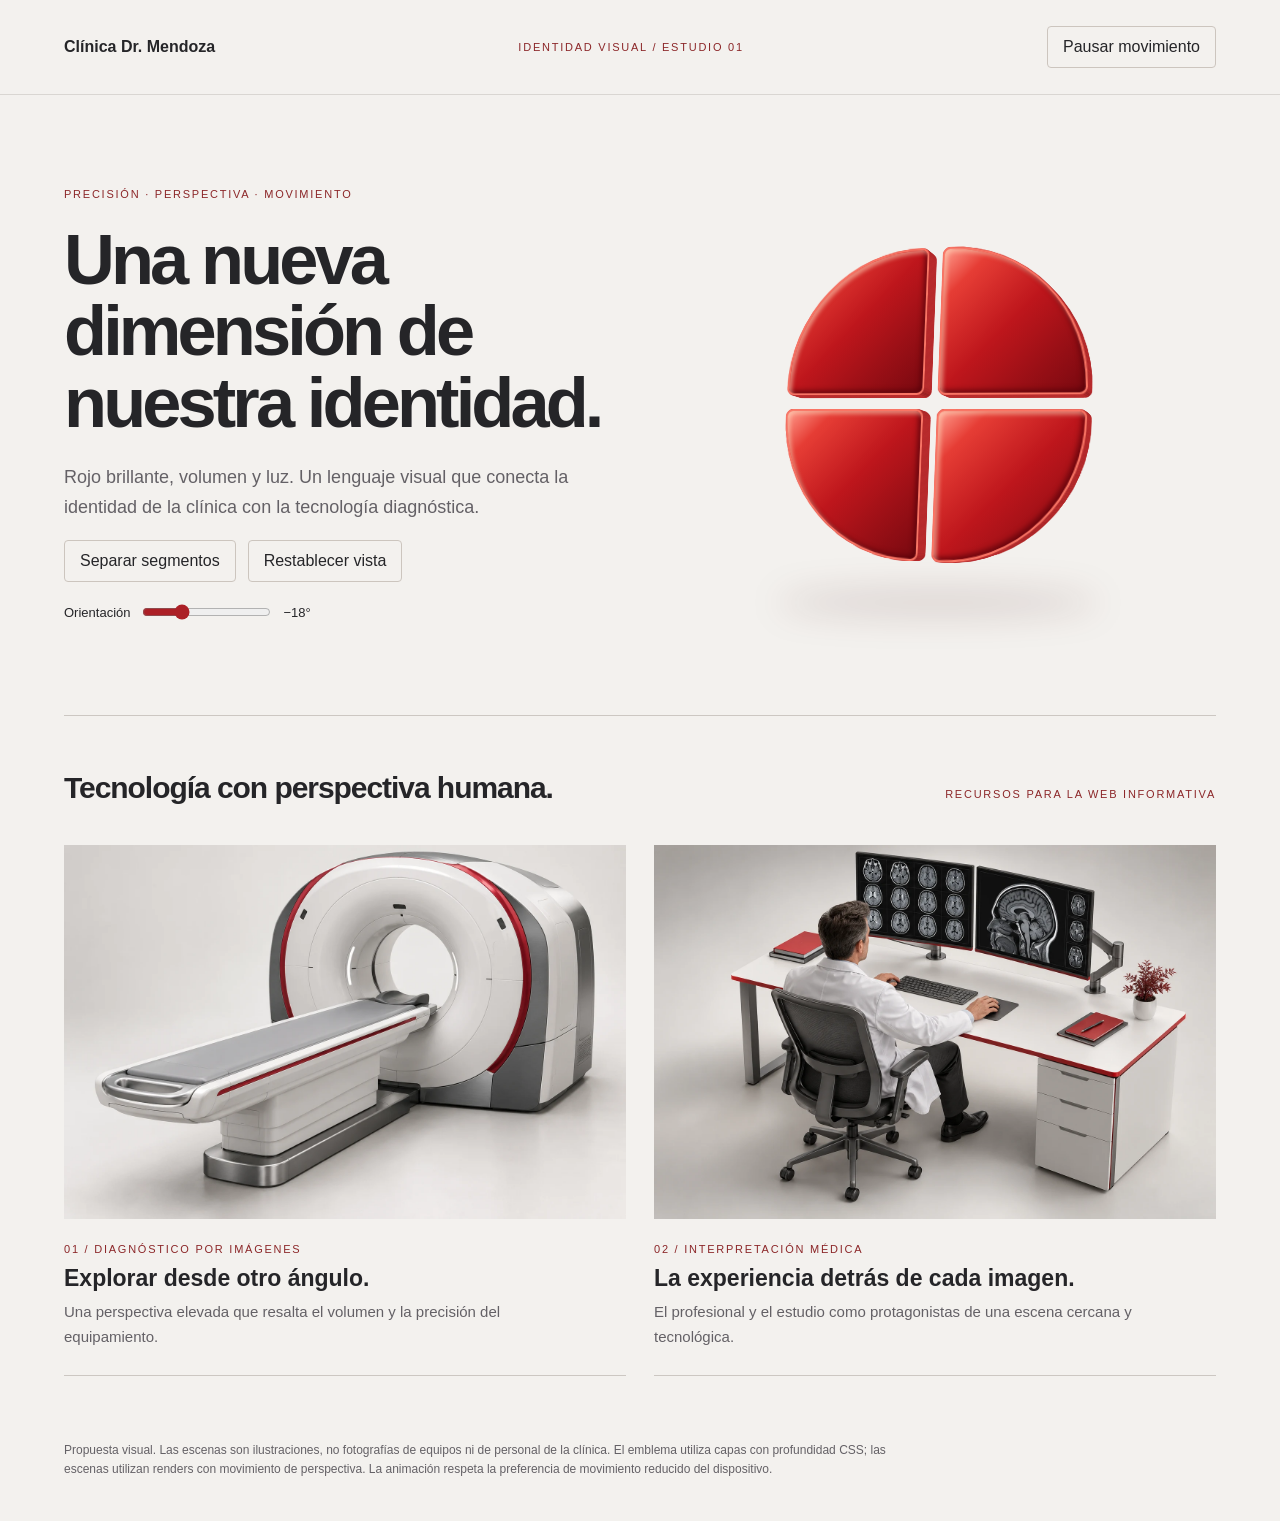
==== public/visual-3d/index.html @ 784e39ed "Add 3D identity study with animated emblem and radiology renders" ====
<!doctype html>
<html lang="es"><head><meta charset="utf-8"><meta name="viewport" content="width=device-width,initial-scale=1"><title>Identidad en movimiento · Clínica Dr. Mendoza</title>
<style>
:root{font-family:Arial,sans-serif;color:#252528;background:#f3f1ee;font-synthesis:none}*{box-sizing:border-box}body{margin:0}header{padding:26px 5vw;border-bottom:1px solid #d9d6d2;display:flex;justify-content:space-between;gap:20px;align-items:center}header strong{font-size:16px}header span,.eyebrow{font-size:11px;letter-spacing:.16em;text-transform:uppercase;color:#8c2729}main{max-width:1440px;margin:auto;padding:0 5vw}button{font:inherit;cursor:pointer;border:1px solid #ccc5be;background:transparent;border-radius:4px;padding:11px 15px;color:inherit}button:focus-visible,input:focus-visible{outline:3px solid #ba272b;outline-offset:4px}button[aria-pressed=true]{background:#a71920;color:white;border-color:#a71920}.hero{display:grid;grid-template-columns:1fr 1fr;align-items:center;min-height:620px;gap:40px}h1{font-size:clamp(40px,5.5vw,78px);line-height:1.02;letter-spacing:-.055em;margin:24px 0}p{font-size:18px;line-height:1.65;color:#646166;max-width:520px}.stage{height:470px;display:grid;place-items:center;perspective:1100px;position:relative}.stage:after{content:'';position:absolute;bottom:25px;width:58%;height:25px;background:#49111325;filter:blur(17px);border-radius:50%}.orbit{width:310px;height:310px;transform-style:preserve-3d;animation:orbit 12s ease-in-out infinite}.emblem{width:100%;height:100%;transform-style:preserve-3d;transform:rotateY(var(--angle,-18deg)) rotateX(7deg)}.quarter{position:absolute;width:148px;height:148px;transform-style:preserve-3d;transition:translate 1.1s cubic-bezier(.2,.7,.2,1)}.quarter:nth-child(1){left:0;top:0;--radius:100% 8px 8px 8px;--dx:-20px;--dy:-20px}.quarter:nth-child(2){right:0;top:0;--radius:8px 100% 8px 8px;--dx:20px;--dy:-20px}.quarter:nth-child(3){left:0;bottom:0;--radius:8px 8px 8px 100%;--dx:-20px;--dy:20px}.quarter:nth-child(4){right:0;bottom:0;--radius:8px 8px 100% 8px;--dx:20px;--dy:20px}.layer{position:absolute;inset:0;border-radius:var(--radius);background:linear-gradient(130deg,#9a1519,#50070c);transform:translateZ(var(--z));border:1px solid #b92a2b}.layer:last-child{background:linear-gradient(135deg,#ff9c8c 0%,#e63d35 18%,#be161c 50%,#780910 100%);border:2px solid #f97565;box-shadow:inset 3px 3px 4px #ffd9bd88,inset -3px -3px 5px #520009aa}.expanded .quarter{translate:var(--dx) var(--dy)}.controls{display:flex;gap:12px;flex-wrap:wrap;align-items:center}.range{display:flex;align-items:center;gap:10px;font-size:13px;margin-top:20px}input{accent-color:#ac2026;max-width:190px}.section-head{display:flex;justify-content:space-between;align-items:baseline;border-top:1px solid #ccc7c2;padding-top:30px;gap:20px}h2{font-size:30px;letter-spacing:-.035em}.grid{display:grid;grid-template-columns:1fr 1fr;gap:28px;margin:15px 0 65px}.card{margin:0;min-width:0}.visual{overflow:hidden;background:#e9e6e2;aspect-ratio:3/2;perspective:1000px}.visual img{display:block;width:100%;height:100%;object-fit:contain;animation:drift 14s ease-in-out infinite;transform-origin:center}.card:nth-child(2) img{animation-delay:-7s}figcaption{padding:20px 0;border-bottom:1px solid #ccc7c2}figcaption strong{display:block;font-size:23px;margin:8px 0}figcaption p{font-size:15px;margin:5px 0}.note{font-size:12px;line-height:1.6;max-width:850px;padding-bottom:30px}body.paused *,body.hidden *{animation-play-state:paused!important}body.paused .quarter{transition:none}@keyframes orbit{0%,100%{transform:rotateY(-9deg) translateY(0)}50%{transform:rotateY(13deg) translateY(-10px)}}@keyframes drift{0%,100%{transform:rotateY(-1.5deg) scale(1)}50%{transform:rotateY(1.5deg) scale(1.025)}}@media(prefers-reduced-motion:reduce){*,*:before,*:after{animation:none!important;transition:none!important}}@media(max-width:760px){header span{display:none}.hero{grid-template-columns:1fr;gap:0;padding-top:40px}.stage{height:390px}.orbit{width:270px;height:270px}.quarter{width:129px;height:129px}.grid{grid-template-columns:1fr}.section-head{display:block}h1{max-width:540px}.hero p{font-size:17px}.section-head h2{margin-bottom:8px}}
</style></head><body>
<header><strong>Clínica Dr. Mendoza</strong><span>Identidad visual / Estudio 01</span><button id="pause" aria-pressed="false">Pausar movimiento</button></header>
<main><section class="hero"><div><div class="eyebrow">Precisión · Perspectiva · Movimiento</div><h1>Una nueva dimensión de nuestra identidad.</h1><p>Rojo brillante, volumen y luz. Un lenguaje visual que conecta la identidad de la clínica con la tecnología diagnóstica.</p><div class="controls"><button id="expand" aria-pressed="false">Separar segmentos</button><button id="reset">Restablecer vista</button></div><label class="range">Orientación <input id="angle" type="range" min="-40" max="40" value="-18"> <output id="degrees">−18°</output></label></div><div class="stage" role="img" aria-label="Emblema rojo de cuatro segmentos con volumen y giro suave"><div class="orbit"><div class="emblem" id="emblem"></div></div></div></section>
<section aria-labelledby="scenes"><div class="section-head"><h2 id="scenes">Tecnología con perspectiva humana.</h2><span class="eyebrow">Recursos para la web informativa</span></div><div class="grid"><figure class="card"><div class="visual"><img src="assets/tomografia.webp" width="1536" height="1024" alt="Render ilustrativo de un tomógrafo blanco con acentos rojos" loading="lazy"></div><figcaption><span class="eyebrow">01 / Diagnóstico por imágenes</span><strong>Explorar desde otro ángulo.</strong><p>Una perspectiva elevada que resalta el volumen y la precisión del equipamiento.</p></figcaption></figure><figure class="card"><div class="visual"><img src="assets/radiologo.webp" width="1536" height="1024" alt="Render de un radiólogo visto desde atrás revisando imágenes en dos monitores" loading="lazy"></div><figcaption><span class="eyebrow">02 / Interpretación médica</span><strong>La experiencia detrás de cada imagen.</strong><p>El profesional y el estudio como protagonistas de una escena cercana y tecnológica.</p></figcaption></figure></div></section>
<p class="note">Propuesta visual. Las escenas son ilustraciones, no fotografías de equipos ni de personal de la clínica. El emblema utiliza capas con profundidad CSS; las escenas utilizan renders con movimiento de perspectiva. La animación respeta la preferencia de movimiento reducido del dispositivo.</p></main>
<script>
const emblem=document.querySelector('#emblem');for(let q=0;q<4;q++){const quarter=document.createElement('span');quarter.className='quarter';for(let d=0;d<=24;d++){const layer=document.createElement('span');layer.className='layer';layer.style.setProperty('--z',d+'px');quarter.append(layer)}emblem.append(quarter)}
const pause=document.querySelector('#pause'),expand=document.querySelector('#expand'),angle=document.querySelector('#angle');pause.onclick=()=>{const paused=document.body.classList.toggle('paused');pause.setAttribute('aria-pressed',String(paused));pause.textContent=paused?'Reanudar movimiento':'Pausar movimiento'};expand.onclick=()=>{const expanded=emblem.classList.toggle('expanded');expand.setAttribute('aria-pressed',String(expanded));expand.textContent=expanded?'Unir segmentos':'Separar segmentos'};angle.oninput=()=>{emblem.style.setProperty('--angle',angle.value+'deg');document.querySelector('#degrees').value=angle.value+'°'};document.querySelector('#reset').onclick=()=>{angle.value=-18;angle.oninput();emblem.classList.remove('expanded');expand.setAttribute('aria-pressed','false');expand.textContent='Separar segmentos'};document.addEventListener('visibilitychange',()=>document.body.classList.toggle('hidden',document.hidden));
</script></body></html>
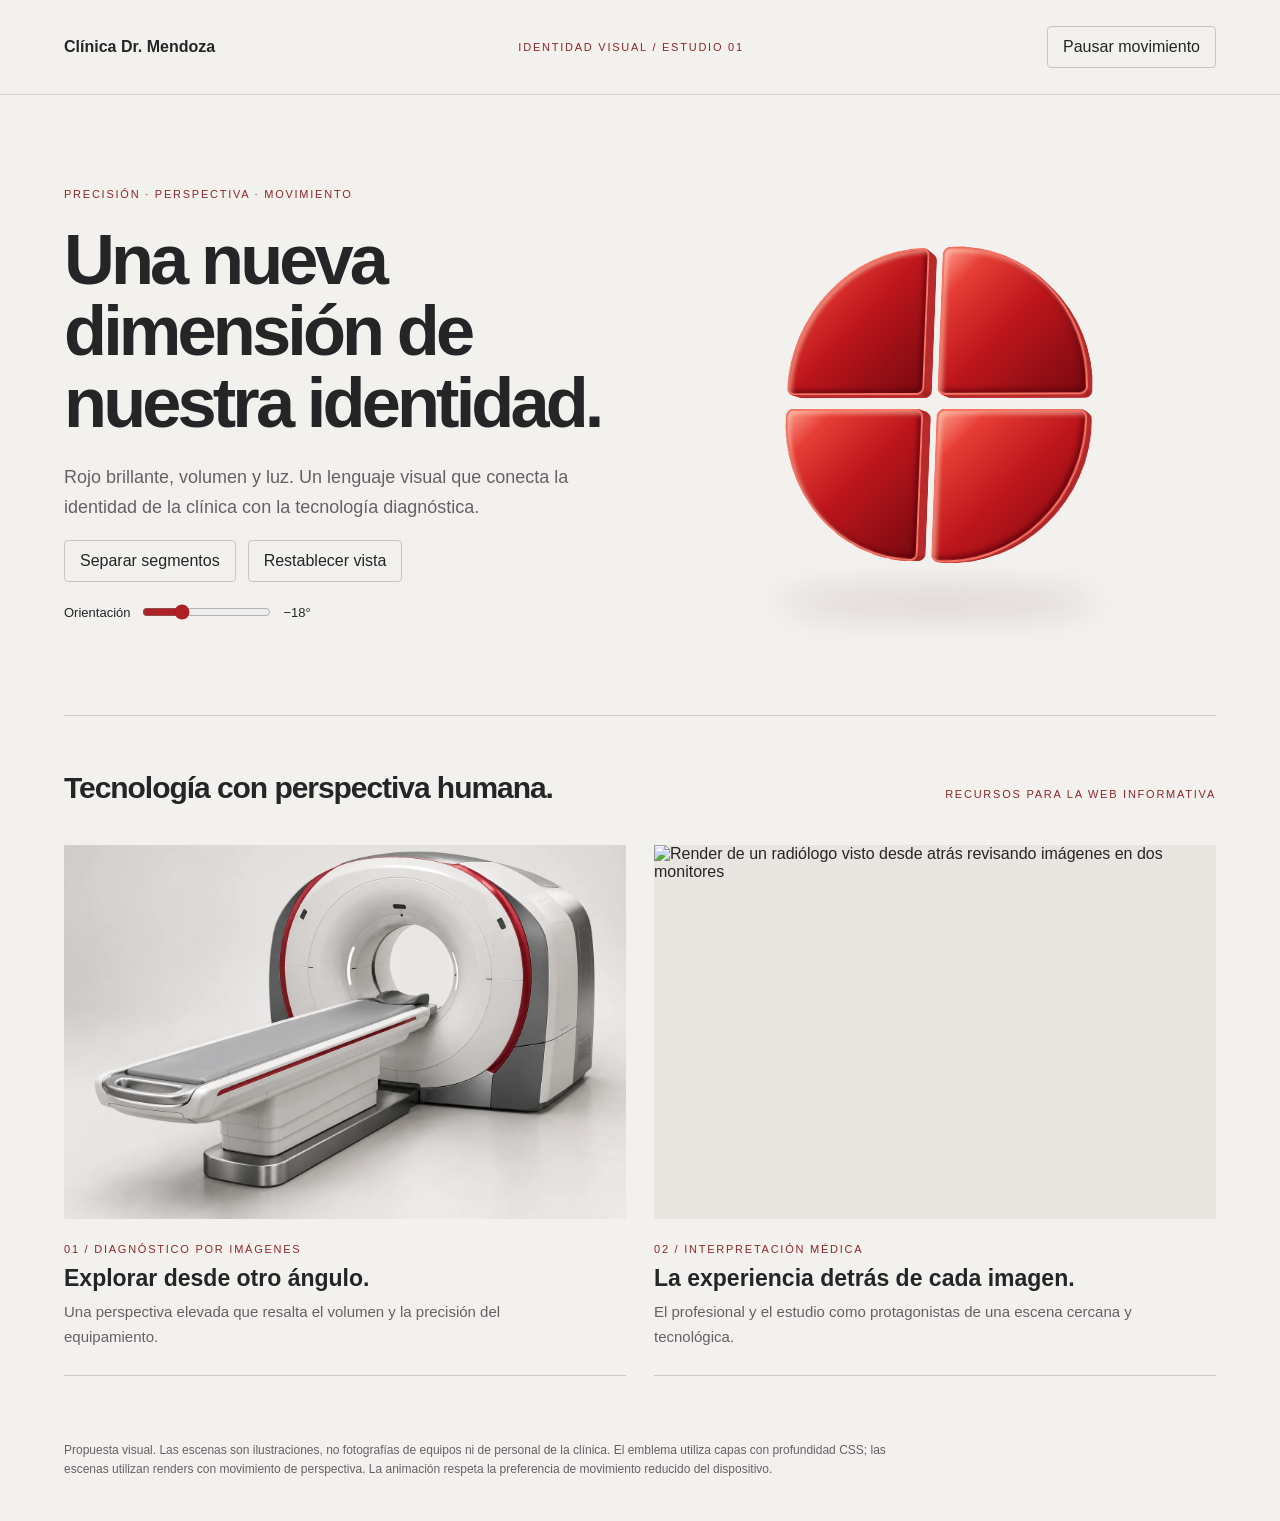
==== commit a0876103: "Ajusta las imágenes del médico a la referencia del Dr. Mendoza Actualiza las dos fotografías ilustra" ====
--- a/public/visual-3d/index.html
+++ b/public/visual-3d/index.html
@@ -5,7 +5,7 @@
 </style></head><body>
 <header><strong>Clínica Dr. Mendoza</strong><span>Identidad visual / Estudio 01</span><button id="pause" aria-pressed="false">Pausar movimiento</button></header>
 <main><section class="hero"><div><div class="eyebrow">Precisión · Perspectiva · Movimiento</div><h1>Una nueva dimensión de nuestra identidad.</h1><p>Rojo brillante, volumen y luz. Un lenguaje visual que conecta la identidad de la clínica con la tecnología diagnóstica.</p><div class="controls"><button id="expand" aria-pressed="false">Separar segmentos</button><button id="reset">Restablecer vista</button></div><label class="range">Orientación <input id="angle" type="range" min="-40" max="40" value="-18"> <output id="degrees">−18°</output></label></div><div class="stage" role="img" aria-label="Emblema rojo de cuatro segmentos con volumen y giro suave"><div class="orbit"><div class="emblem" id="emblem"></div></div></div></section>
-<section aria-labelledby="scenes"><div class="section-head"><h2 id="scenes">Tecnología con perspectiva humana.</h2><span class="eyebrow">Recursos para la web informativa</span></div><div class="grid"><figure class="card"><div class="visual"><img src="assets/tomografia.webp" width="1536" height="1024" alt="Render ilustrativo de un tomógrafo blanco con acentos rojos" loading="lazy"></div><figcaption><span class="eyebrow">01 / Diagnóstico por imágenes</span><strong>Explorar desde otro ángulo.</strong><p>Una perspectiva elevada que resalta el volumen y la precisión del equipamiento.</p></figcaption></figure><figure class="card"><div class="visual"><img src="assets/radiologo.webp" width="1536" height="1024" alt="Render de un radiólogo visto desde atrás revisando imágenes en dos monitores" loading="lazy"></div><figcaption><span class="eyebrow">02 / Interpretación médica</span><strong>La experiencia detrás de cada imagen.</strong><p>El profesional y el estudio como protagonistas de una escena cercana y tecnológica.</p></figcaption></figure></div></section>
+<section aria-labelledby="scenes"><div class="section-head"><h2 id="scenes">Tecnología con perspectiva humana.</h2><span class="eyebrow">Recursos para la web informativa</span></div><div class="grid"><figure class="card"><div class="visual"><img src="assets/tomografia.webp" width="1536" height="1024" alt="Render ilustrativo de un tomógrafo blanco con acentos rojos" loading="lazy"></div><figcaption><span class="eyebrow">01 / Diagnóstico por imágenes</span><strong>Explorar desde otro ángulo.</strong><p>Una perspectiva elevada que resalta el volumen y la precisión del equipamiento.</p></figcaption></figure><figure class="card"><div class="visual"><img src="/assets/visuals/radiologo-v2.webp" width="1536" height="1024" alt="Render de un radiólogo visto desde atrás revisando imágenes en dos monitores" loading="lazy"></div><figcaption><span class="eyebrow">02 / Interpretación médica</span><strong>La experiencia detrás de cada imagen.</strong><p>El profesional y el estudio como protagonistas de una escena cercana y tecnológica.</p></figcaption></figure></div></section>
 <p class="note">Propuesta visual. Las escenas son ilustraciones, no fotografías de equipos ni de personal de la clínica. El emblema utiliza capas con profundidad CSS; las escenas utilizan renders con movimiento de perspectiva. La animación respeta la preferencia de movimiento reducido del dispositivo.</p></main>
 <script>
 const emblem=document.querySelector('#emblem');for(let q=0;q<4;q++){const quarter=document.createElement('span');quarter.className='quarter';for(let d=0;d<=24;d++){const layer=document.createElement('span');layer.className='layer';layer.style.setProperty('--z',d+'px');quarter.append(layer)}emblem.append(quarter)}
